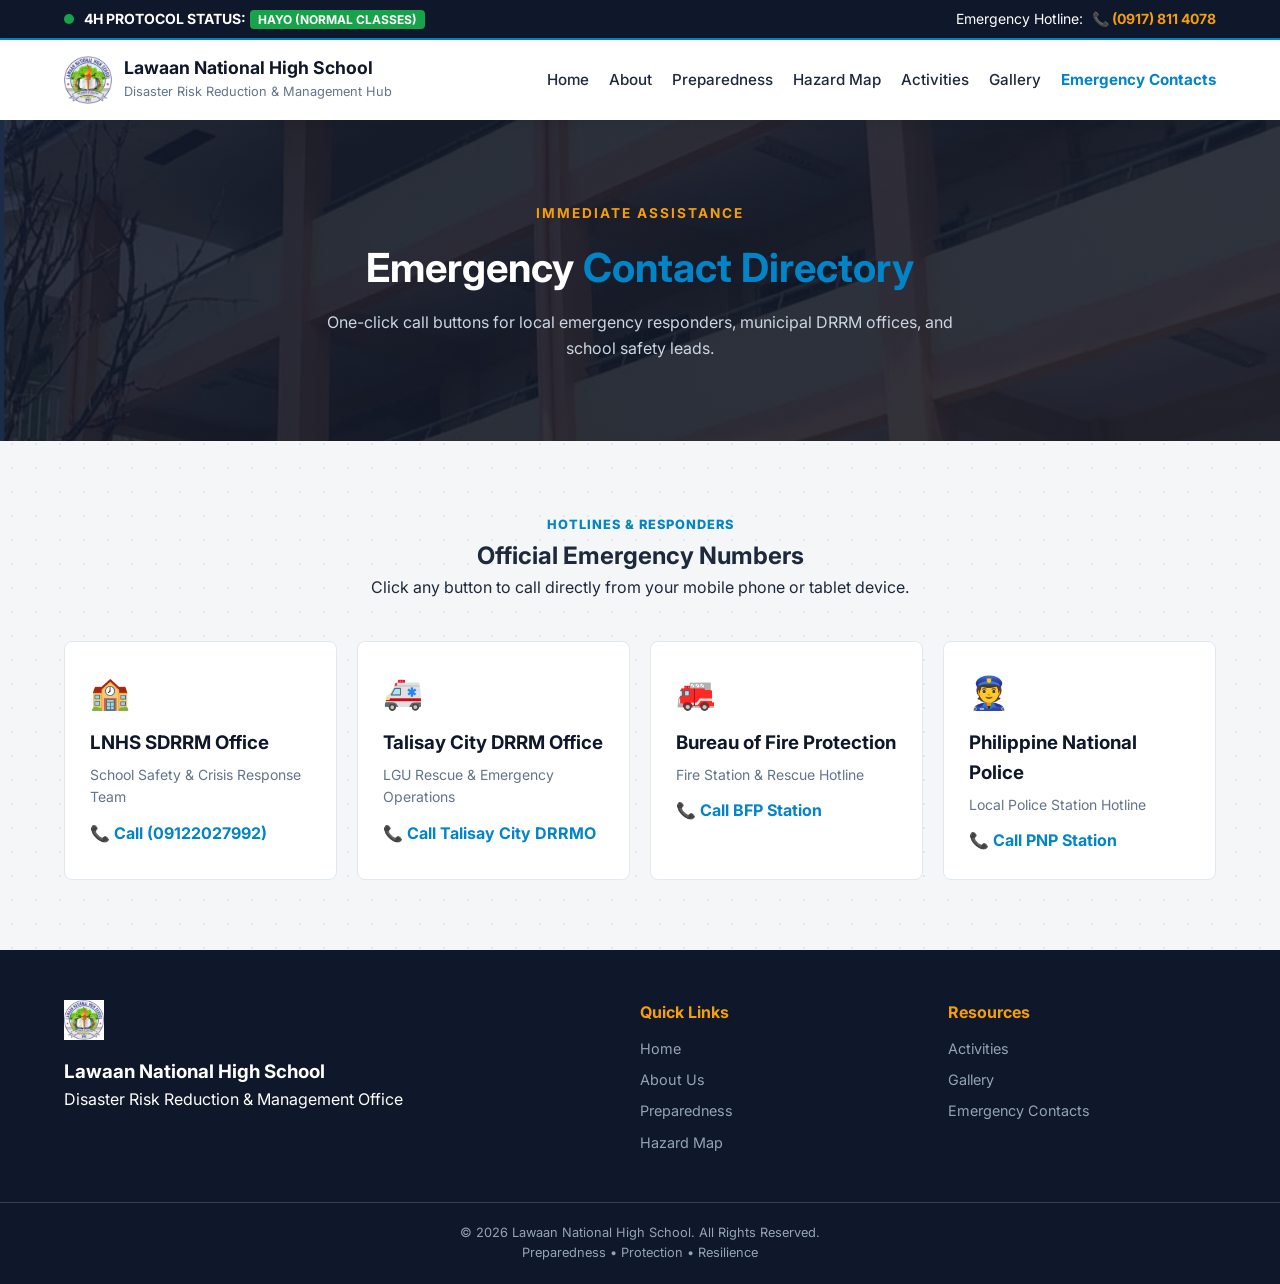
==== DRRM/emergency-contacts.html @ 0c37ec4e "Add files via upload" ====
<!DOCTYPE html>
<html lang="en">

<head>
    <meta charset="UTF-8">
    <meta name="viewport" content="width=device-width, initial-scale=1.0">
    <title>Emergency Contacts | Lawaan NHS DRRM</title>
    
    <link rel="stylesheet" href="css/style.css">

    <link rel="preconnect" href="https://fonts.googleapis.com">
    <link rel="preconnect" href="https://fonts.gstatic.com" crossorigin>
    <link href="https://fonts.googleapis.com/css2?family=Inter:wght@400;500;600;700;800&display=swap" rel="stylesheet">
</head>

<body>

    <div class="emergency-bar">
        <div class="container emergency-container">
            <div class="alert-status">
                <span class="status-indicator active-hayo"></span>
                <strong>4H PROTOCOL STATUS:</strong> <span class="badge badge-hayo">HAYO (NORMAL CLASSES)</span>
            </div>
            <div class="emergency-quick-call">
                <span>Emergency Hotline:</span>
                <a href="tel:09123456789" class="phone-link">📞 (0917) 811 4078</a>
            </div>
        </div>
    </div>

    <header class="navbar">
        <div class="container nav-container">
            <a href="index.html" class="logo-area">
                <img src="images/logo.png" alt="Lawaan National High School Logo" class="logo-img">
                <div>
                    <h2>Lawaan National High School</h2>
                    <span>Disaster Risk Reduction & Management Hub</span>
                </div>
            </a>

            <button class="nav-toggle" id="navToggle" aria-label="toggle navigation">
                <span class="hamburger"></span>
            </button>

            <nav class="nav-menu" id="navMenu">
                <a href="index.html">Home</a>
                <a href="about.html">About</a>
                <a href="preparedness.html">Preparedness</a>
                <a href="hazard-map.html">Hazard Map</a>
                <a href="activities.html">Activities</a>
                <a href="gallery.html">Gallery</a>
                <a href="emergency-contacts.html" class="active">Emergency Contacts</a>
            </nav>
        </div>
    </header>

    <section class="page-hero">
        <div class="page-hero-overlay">
            <div class="container page-hero-content">
                <span class="hero-label">IMMEDIATE ASSISTANCE</span>
                <h1>Emergency <span>Contact Directory</span></h1>
                <p>One-click call buttons for local emergency responders, municipal DRRM offices, and school safety leads.</p>
            </div>
        </div>
    </section>

    <section class="resource-hub">
        <div class="container">
            <div class="section-heading text-center">
                <span class="section-tag">HOTLINES & RESPONDERS</span>
                <h2>Official Emergency Numbers</h2>
                <p>Click any button to call directly from your mobile phone or tablet device.</p>
            </div>

            <div class="hub-grid">
                <div class="hub-card">
                    <div class="hub-icon">🏫</div>
                    <h3>LNHS SDRRM Office</h3>
                    <p>School Safety & Crisis Response Team</p>
                    <a href="tel:09122027992" style="display: inline-block; margin-top: 12px; color: var(--primary); font-weight: 700;">📞 Call (09122027992) </a>
                </div>

                <div class="hub-card">
                    <div class="hub-icon">🚑</div>
                    <h3>Talisay City DRRM Office</h3>
                    <p>LGU Rescue & Emergency Operations</p>
                    <a href="tel:09178114078" style="display: inline-block; margin-top: 12px; color: var(--primary); font-weight: 700;">📞 Call Talisay City DRRMO</a>
                </div>

                <div class="hub-card">
                    <div class="hub-icon">🚒</div>
                    <h3>Bureau of Fire Protection</h3>
                    <p>Fire Station & Rescue Hotline</p>
                    <a href="tel:911" style="display: inline-block; margin-top: 12px; color: var(--primary); font-weight: 700;">📞 Call BFP Station</a>
                </div>

                <div class="hub-card">
                    <div class="hub-icon">👮</div>
                    <h3>Philippine National Police</h3>
                    <p>Local Police Station Hotline</p>
                    <a href="tel:911" style="display: inline-block; margin-top: 12px; color: var(--primary); font-weight: 700;">📞 Call PNP Station</a>
                </div>
            </div>
        </div>
    </section>

    <footer class="footer">
        <div class="container footer-grid">
            <div class="footer-brand">
                <img src="images/logo.png" alt="Lawaan NHS Logo" class="footer-logo">
                <div>
                    <h3>Lawaan National High School</h3>
                    <p>Disaster Risk Reduction & Management Office</p>
                </div>
            </div>

            <div class="footer-links">
                <h4>Quick Links</h4>
                <a href="index.html">Home</a>
                <a href="about.html">About Us</a>
                <a href="preparedness.html">Preparedness</a>
                <a href="hazard-map.html">Hazard Map</a>
            </div>

            <div class="footer-links">
                <h4>Resources</h4>
                <a href="activities.html">Activities</a>
                <a href="gallery.html">Gallery</a>
                <a href="emergency-contacts.html">Emergency Contacts</a>
            </div>
        </div>

        <div class="footer-bottom">
            <div class="container">
                <p>© 2026 Lawaan National High School. All Rights Reserved.</p>
                <p>Preparedness • Protection • Resilience</p>
            </div>
        </div>
    </footer>

    <script src="js/main.js" defer></script>
</body>
</html>
---- DRRM/css/style.css ----
/* =====================================================
   THEME VARIABLES (DOST Science & Safety Theme)
====================================================== */
:root {
    --primary: #0284c7;        /* DOST Blue */
    --primary-dark: #0f172a;   /* Midnight Navy */
    --accent: #f59e0b;         /* Caution Yellow / Amber */
    
    --bg-main: #ffffff;
    --bg-surface: #f8fafc;
    --bg-dark: #0f172a;
    
    --text-main: #1e293b;
    --text-muted: #64748b;
    --text-light: #ffffff;
    
    /* 4H Protocol Status Colors */
    --status-hayo: #16a34a;    /* Green */
    --status-hinay: #eab308;   /* Yellow */
    --status-hinga: #f97316;   /* Orange */
    --status-hinto: #dc2626;   /* Red */
    
    --font-family: 'Inter', system-ui, -apple-system, sans-serif;
}

/* =====================================================
   BASE & RESET STYLES
====================================================== */
* {
    margin: 0;
    padding: 0;
    box-sizing: border-box;
}

body {
    font-family: var(--font-family);
    color: var(--text-main);
    background-color: var(--bg-main);
    line-height: 1.6;
}

.container {
    width: 90%;
    max-width: 1200px;
    margin: 0 auto;
}

a {
    text-decoration: none;
    color: inherit;
}

img {
    max-width: 100%;
    height: auto;
}

/* =====================================================
   1. EMERGENCY BAR
====================================================== */
.emergency-bar {
    background-color: var(--primary-dark);
    color: var(--text-light);
    font-size: 0.875rem;
    padding: 0.5rem 0;
    border-bottom: 2px solid var(--primary);
}

.emergency-container {
    display: flex;
    justify-content: space-between;
    align-items: center;
    flex-wrap: wrap;
    gap: 10px;
}

.status-indicator {
    display: inline-block;
    width: 10px;
    height: 10px;
    border-radius: 50%;
    margin-right: 6px;
}

.active-hayo { background-color: var(--status-hayo); }

.badge {
    padding: 2px 8px;
    border-radius: 4px;
    font-weight: 700;
    font-size: 0.75rem;
}

.badge-hayo { background-color: var(--status-hayo); color: #fff; }

.phone-link {
    color: var(--accent);
    font-weight: 700;
    margin-left: 5px;
}

/* =====================================================
   2. NAVBAR
====================================================== */
.navbar {
    background: var(--bg-main);
    box-shadow: 0 2px 10px rgba(0,0,0,0.05);
    position: sticky;
    top: 0;
    z-index: 1000;
}

.nav-container {
    display: flex;
    justify-content: space-between;
    align-items: center;
    padding: 1rem 0;
}

.logo-area {
    display: flex;
    align-items: center;
    gap: 12px;
}

.logo-img {
    width: 48px;
    height: 48px;
    object-fit: contain;
}

.logo-area h2 {
    font-size: 1.1rem;
    color: var(--primary-dark);
    line-height: 1.2;
}

.logo-area span {
    font-size: 0.8rem;
    color: var(--text-muted);
}

.nav-menu {
    display: flex;
    gap: 20px;
}

.nav-menu a {
    font-weight: 500;
    font-size: 0.95rem;
    color: var(--text-main);
    transition: color 0.2s;
}

.nav-menu a:hover,
.nav-menu a.active {
    color: var(--primary);
    font-weight: 700;
}

.nav-toggle {
    display: none;
    background: none;
    border: none;
    cursor: pointer;
}

.hamburger, .hamburger::before, .hamburger::after {
    display: block;
    background: var(--primary-dark);
    height: 3px;
    width: 25px;
    border-radius: 2px;
    transition: all 0.3s;
}

.hamburger::before, .hamburger::after {
    content: '';
    position: relative;
}

.hamburger::before { top: -8px; }
.hamburger::after { top: 5px; }

/* =====================================================
   3. HERO SECTION
====================================================== */
.page-hero {
    background: linear-gradient(rgba(15, 23, 42, 0.85), rgba(15, 23, 42, 0.85)), 
                url('../images/school-background.jpg') center/cover no-repeat;
    color: var(--text-light);
    padding: 80px 0;
    text-align: center;
}

.hero-label {
    letter-spacing: 2px;
    font-size: 0.85rem;
    color: var(--accent);
    font-weight: 700;
}

.page-hero h1 { font-size: 2.5rem; margin: 10px 0; }
.page-hero h1 span { color: var(--primary); }
.page-hero p { max-width: 650px; margin: 0 auto; color: #cbd5e1; }

/* =====================================================
   4. ORGANIZATIONAL CHART (SINGLE HORIZONTAL LINE)
====================================================== */
.org-chart-section {
    padding: 70px 0;
    background-color: var(--bg-surface);
    overflow-x: auto; /* Adds horizontal scrolling if screen size is narrow */
}

.text-center { text-align: center; }

.section-tag {
    color: var(--primary);
    font-weight: 800;
    font-size: 0.8rem;
    letter-spacing: 1px;
}

.org-tree {
    margin-top: 40px;
    display: flex;
    flex-direction: column;
    align-items: center;
    min-width: 1050px; /* Prevents wrapping, forcing 1 straight line for bottom tier */
}

/* Individual Card Styling */
.org-node {
    background: #ffffff;
    padding: 15px 10px;
    border-radius: 12px;
    border: 1px solid #e2e8f0;
    border-top: 4px solid var(--primary);
    box-shadow: 0 4px 6px -1px rgba(0, 0, 0, 0.05);
    text-align: center;
    display: flex;
    flex-direction: column;
    align-items: center;
}

/* Profile Picture Circles */
.org-photo {
    width: 72px;
    height: 72px;
    border-radius: 50%;
    object-fit: cover;
    border: 3px solid var(--primary);
    margin-bottom: 8px;
    background-color: #e2e8f0;
}

.node-head {
    max-width: 280px;
    width: 100%;
}

.org-role {
    display: block;
    font-size: 0.7rem;
    color: var(--primary);
    font-weight: 800;
    text-transform: uppercase;
    letter-spacing: 0.5px;
}

.org-name {
    display: block;
    font-size: 0.88rem;
    color: var(--primary-dark);
    margin-top: 2px;
    line-height: 1.2;
}

.org-line-vertical {
    width: 2px;
    height: 25px;
    background-color: #cbd5e1;
    margin: 6px 0;
}

/* Tier 2: Coordinators Row */
.org-row-two {
    display: flex;
    gap: 30px;
    justify-content: center;
    width: 100%;
    max-width: 500px;
}

.org-row-two .org-node { flex: 1; }

/* Tier 3: All 7 Cards Forced in a Single Horizontal Row */
.org-row-seven {
    display: flex;
    gap: 12px;
    justify-content: space-between;
    width: 100%;
}

.org-row-seven .org-node {
    flex: 1;
    min-width: 135px;
}

/* =====================================================
   5. 4H PROTOCOL UTILITIES
====================================================== */
.four-h-section { padding: 70px 0; background-color: var(--bg-dark); color: var(--text-light); }
.four-h-grid { display: grid; grid-template-columns: repeat(auto-fit, minmax(220px, 1fr)); gap: 20px; margin-top: 40px; }
.four-h-card { background: #1e293b; padding: 25px; border-radius: 8px; }
.card-hayo { border-top: 5px solid var(--status-hayo); }
.card-hinay { border-top: 5px solid var(--status-hinay); }
.card-hinga { border-top: 5px solid var(--status-hinga); }
.card-hinto { border-top: 5px solid var(--status-hinto); }
.four-h-word { font-size: 1.5rem; font-weight: 800; margin-bottom: 5px; }
.card-hayo .four-h-word { color: var(--status-hayo); }
.card-hinay .four-h-word { color: var(--status-hinay); }
.card-hinga .four-h-word { color: var(--status-hinga); }
.card-hinto .four-h-word { color: var(--status-hinto); }

/* =====================================================
   6. RESOURCE HUB
====================================================== */
.resource-hub { padding: 70px 0; }
.hub-grid { display: grid; grid-template-columns: repeat(auto-fit, minmax(240px, 1fr)); gap: 20px; margin-top: 40px; }
.hub-card { background: var(--bg-surface); padding: 25px; border-radius: 8px; border: 1px solid #e2e8f0; transition: transform 0.2s; }
.hub-card:hover { transform: translateY(-4px); }
.hub-icon { font-size: 2rem; margin-bottom: 10px; }
.hub-card h3 { color: var(--primary-dark); margin-bottom: 6px; }
.hub-card p { font-size: 0.875rem; color: var(--text-muted); }

/* =====================================================
   7. FOOTER
====================================================== */
.footer { background-color: var(--bg-dark); color: var(--text-light); padding-top: 50px; }
.footer-grid { display: grid; grid-template-columns: 2fr 1fr 1fr; gap: 40px; padding-bottom: 40px; }
.footer-logo { width: 40px; margin-bottom: 10px; }
.footer-links h4 { color: var(--accent); margin-bottom: 12px; }
.footer-links a { display: block; color: #94a3b8; margin-bottom: 8px; font-size: 0.9rem; }
.footer-links a:hover { color: #fff; }
.footer-bottom { border-top: 1px solid #334155; padding: 20px 0; text-align: center; font-size: 0.8rem; color: #94a3b8; }

/* =================================================
/* SOFT BACKGROUND COLOR & SUBTLE PATTERN */
body {
    background-color: #f4f6f8; /* Soft light gray-blue background */
    background-image: radial-gradient(#e2e8f0 1px, transparent 1px);
    background-size: 24px 24px; /* Subtle dot pattern overlay */
}

/* CARDS BACKGROUND FIX */
.prep-card, 
.activity-card, 
.infographic-card, 
.legend-card, 
.hub-card {
    background-color: #ffffff; /* Keeps your cards crisp and white against the tinted background */
}
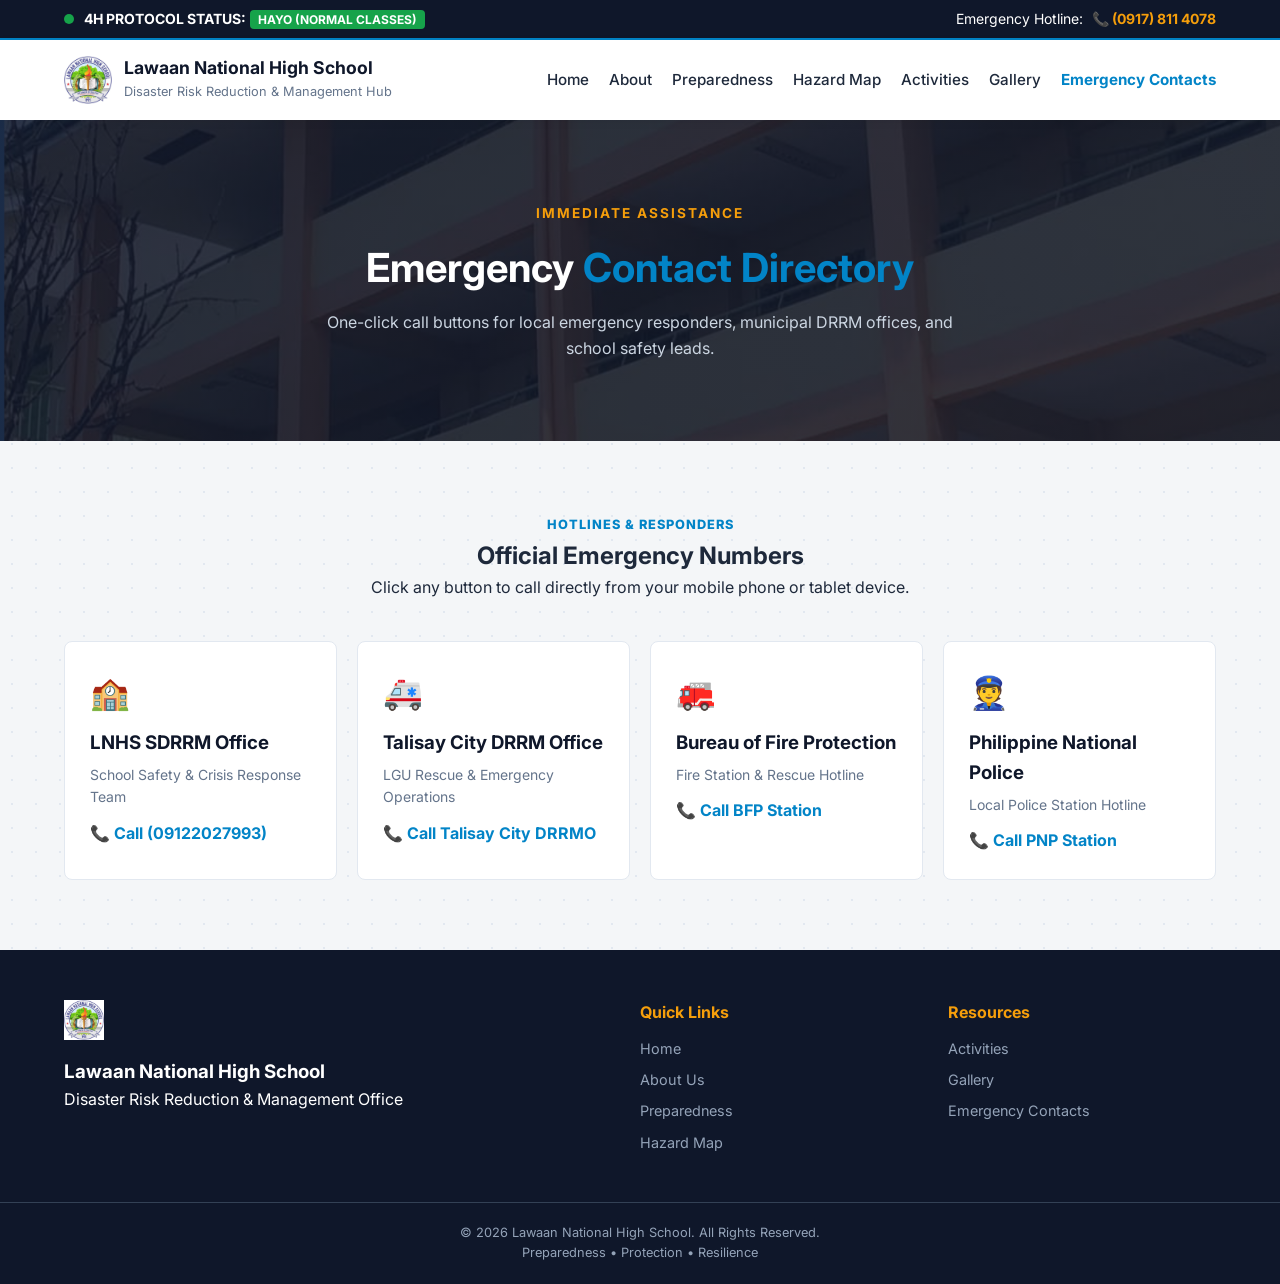
==== commit 37ae31c6: "Update emergency-contacts.html" ====
--- a/DRRM/emergency-contacts.html
+++ b/DRRM/emergency-contacts.html
@@ -77,7 +77,7 @@
                     <div class="hub-icon">🏫</div>
                     <h3>LNHS SDRRM Office</h3>
                     <p>School Safety & Crisis Response Team</p>
-                    <a href="tel:09122027992" style="display: inline-block; margin-top: 12px; color: var(--primary); font-weight: 700;">📞 Call (09122027992) </a>
+                    <a href="tel:09122027992" style="display: inline-block; margin-top: 12px; color: var(--primary); font-weight: 700;">📞 Call (09122027993) </a>
                 </div>
 
                 <div class="hub-card">
@@ -140,4 +140,4 @@
 
     <script src="js/main.js" defer></script>
 </body>
-</html>+</html>
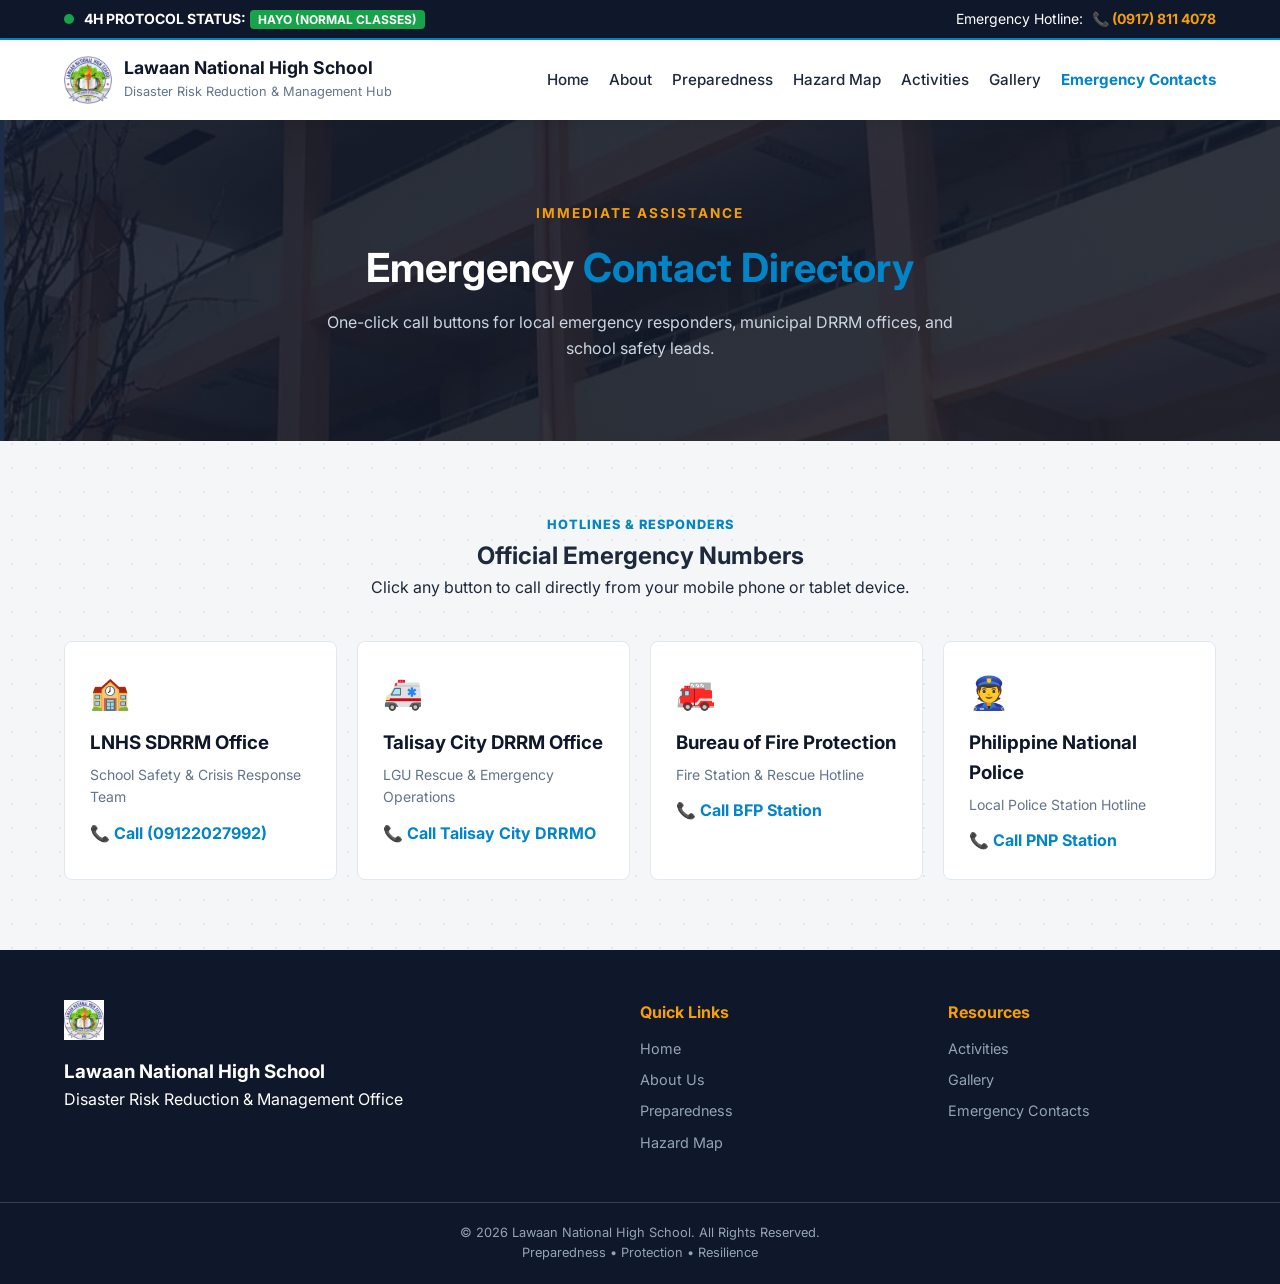
==== commit 4657d484: "Update emergency-contacts.html" ====
--- a/DRRM/emergency-contacts.html
+++ b/DRRM/emergency-contacts.html
@@ -77,7 +77,7 @@
                     <div class="hub-icon">🏫</div>
                     <h3>LNHS SDRRM Office</h3>
                     <p>School Safety & Crisis Response Team</p>
-                    <a href="tel:09122027992" style="display: inline-block; margin-top: 12px; color: var(--primary); font-weight: 700;">📞 Call (09122027993) </a>
+                    <a href="tel:09122027992" style="display: inline-block; margin-top: 12px; color: var(--primary); font-weight: 700;">📞 Call (09122027992) </a>
                 </div>
 
                 <div class="hub-card">
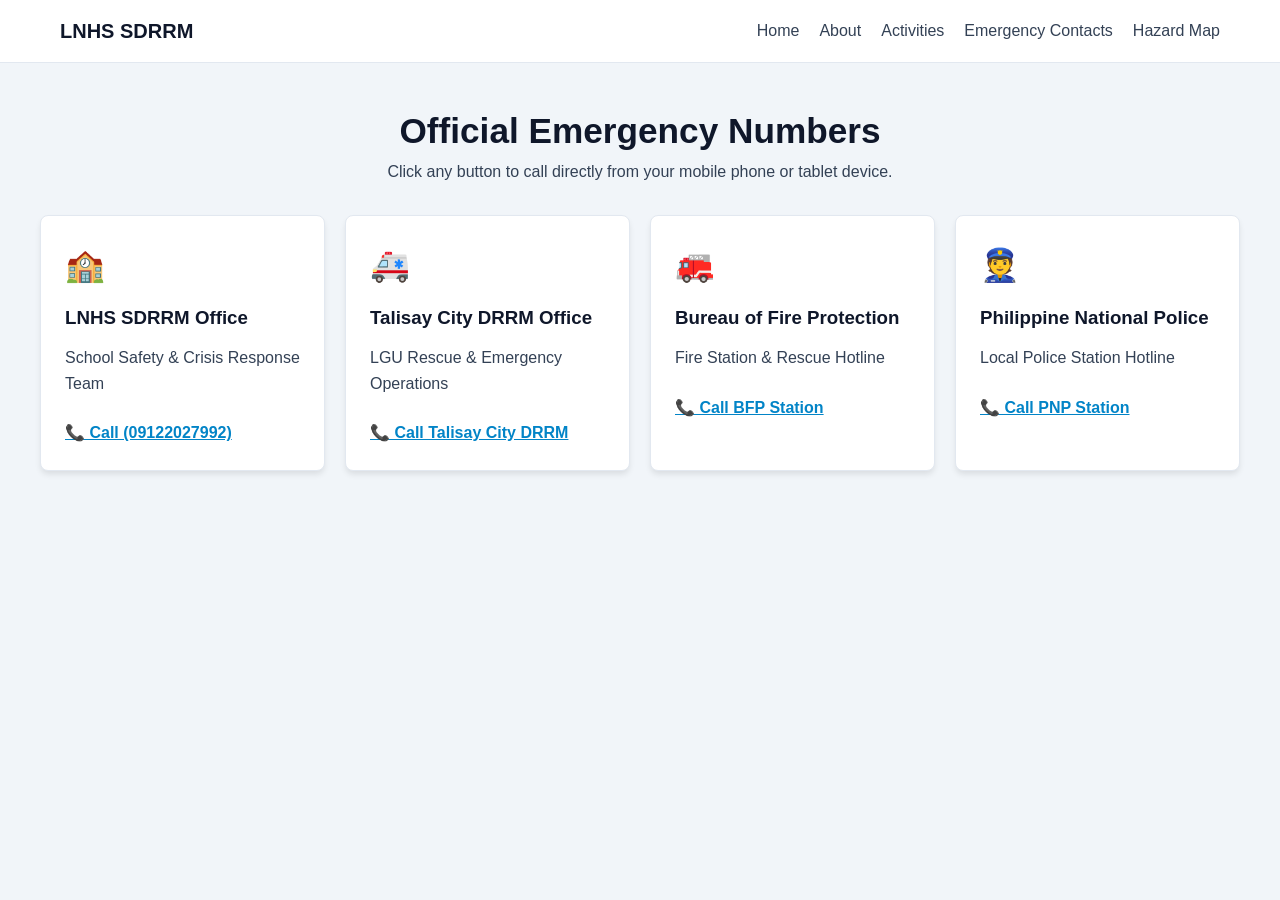
==== commit c8353785: "Update emergency-contacts.html" ====
--- a/DRRM/emergency-contacts.html
+++ b/DRRM/emergency-contacts.html
@@ -1,143 +1,71 @@
 <!DOCTYPE html>
 <html lang="en">
-
 <head>
     <meta charset="UTF-8">
     <meta name="viewport" content="width=device-width, initial-scale=1.0">
-    <title>Emergency Contacts | Lawaan NHS DRRM</title>
-    
+    <title>Emergency Contacts - LNHS SDRRM</title>
     <link rel="stylesheet" href="css/style.css">
-
-    <link rel="preconnect" href="https://fonts.googleapis.com">
-    <link rel="preconnect" href="https://fonts.gstatic.com" crossorigin>
-    <link href="https://fonts.googleapis.com/css2?family=Inter:wght@400;500;600;700;800&display=swap" rel="stylesheet">
 </head>
-
 <body>
 
-    <div class="emergency-bar">
-        <div class="container emergency-container">
-            <div class="alert-status">
-                <span class="status-indicator active-hayo"></span>
-                <strong>4H PROTOCOL STATUS:</strong> <span class="badge badge-hayo">HAYO (NORMAL CLASSES)</span>
-            </div>
-            <div class="emergency-quick-call">
-                <span>Emergency Hotline:</span>
-                <a href="tel:09123456789" class="phone-link">📞 (0917) 811 4078</a>
-            </div>
-        </div>
-    </div>
-
-    <header class="navbar">
+    <!-- Header Navigation -->
+    <header>
         <div class="container nav-container">
-            <a href="index.html" class="logo-area">
-                <img src="images/logo.png" alt="Lawaan National High School Logo" class="logo-img">
-                <div>
-                    <h2>Lawaan National High School</h2>
-                    <span>Disaster Risk Reduction & Management Hub</span>
-                </div>
-            </a>
-
-            <button class="nav-toggle" id="navToggle" aria-label="toggle navigation">
-                <span class="hamburger"></span>
-            </button>
-
-            <nav class="nav-menu" id="navMenu">
-                <a href="index.html">Home</a>
-                <a href="about.html">About</a>
-                <a href="preparedness.html">Preparedness</a>
-                <a href="hazard-map.html">Hazard Map</a>
-                <a href="activities.html">Activities</a>
-                <a href="gallery.html">Gallery</a>
-                <a href="emergency-contacts.html" class="active">Emergency Contacts</a>
-            </nav>
+            <a href="index.html" class="nav-logo">LNHS SDRRM</a>
+            <button class="nav-toggle" id="navToggle" aria-label="Toggle navigation">&#9776;</button>
+            <ul class="nav-menu" id="navMenu">
+                <li><a href="index.html">Home</a></li>
+                <li><a href="about.html">About</a></li>
+                <li><a href="activities.html">Activities</a></li>
+                <li><a href="emergency-contacts.html">Emergency Contacts</a></li>
+                <li><a href="hazard-map.html">Hazard Map</a></li>
+            </ul>
         </div>
     </header>
 
-    <section class="page-hero">
-        <div class="page-hero-overlay">
-            <div class="container page-hero-content">
-                <span class="hero-label">IMMEDIATE ASSISTANCE</span>
-                <h1>Emergency <span>Contact Directory</span></h1>
-                <p>One-click call buttons for local emergency responders, municipal DRRM offices, and school safety leads.</p>
+    <!-- Main Content Area -->
+    <main class="container main-content">
+        <div class="page-title">
+            <h1>Official Emergency Numbers</h1>
+            <p>Click any button to call directly from your mobile phone or tablet device.</p>
+        </div>
+
+        <div class="hub-grid">
+            <!-- Card 1 -->
+            <div class="hub-card">
+                <div class="hub-icon">🏫</div>
+                <h3>LNHS SDRRM Office</h3>
+                <p>School Safety & Crisis Response Team</p>
+                <a href="tel:09122027992" style="display: inline-block; margin-top: 12px; color: var(--primary); font-weight: 700;">📞 Call (09122027992)</a>
+            </div>
+
+            <!-- Card 2 -->
+            <div class="hub-card">
+                <div class="hub-icon">🚑</div>
+                <h3>Talisay City DRRM Office</h3>
+                <p>LGU Rescue & Emergency Operations</p>
+                <a href="tel:09178114078" style="display: inline-block; margin-top: 12px; color: var(--primary); font-weight: 700;">📞 Call Talisay City DRRM</a>
+            </div>
+
+            <!-- Card 3 -->
+            <div class="hub-card">
+                <div class="hub-icon">🚒</div>
+                <h3>Bureau of Fire Protection</h3>
+                <p>Fire Station & Rescue Hotline</p>
+                <a href="tel:911" style="display: inline-block; margin-top: 12px; color: var(--primary); font-weight: 700;">📞 Call BFP Station</a>
+            </div>
+
+            <!-- Card 4 -->
+            <div class="hub-card">
+                <div class="hub-icon">👮</div>
+                <h3>Philippine National Police</h3>
+                <p>Local Police Station Hotline</p>
+                <a href="tel:911" style="display: inline-block; margin-top: 12px; color: var(--primary); font-weight: 700;">📞 Call PNP Station</a>
             </div>
         </div>
-    </section>
+    </main>
 
-    <section class="resource-hub">
-        <div class="container">
-            <div class="section-heading text-center">
-                <span class="section-tag">HOTLINES & RESPONDERS</span>
-                <h2>Official Emergency Numbers</h2>
-                <p>Click any button to call directly from your mobile phone or tablet device.</p>
-            </div>
-
-            <div class="hub-grid">
-                <div class="hub-card">
-                    <div class="hub-icon">🏫</div>
-                    <h3>LNHS SDRRM Office</h3>
-                    <p>School Safety & Crisis Response Team</p>
-                    <a href="tel:09122027992" style="display: inline-block; margin-top: 12px; color: var(--primary); font-weight: 700;">📞 Call (09122027992) </a>
-                </div>
-
-                <div class="hub-card">
-                    <div class="hub-icon">🚑</div>
-                    <h3>Talisay City DRRM Office</h3>
-                    <p>LGU Rescue & Emergency Operations</p>
-                    <a href="tel:09178114078" style="display: inline-block; margin-top: 12px; color: var(--primary); font-weight: 700;">📞 Call Talisay City DRRMO</a>
-                </div>
-
-                <div class="hub-card">
-                    <div class="hub-icon">🚒</div>
-                    <h3>Bureau of Fire Protection</h3>
-                    <p>Fire Station & Rescue Hotline</p>
-                    <a href="tel:911" style="display: inline-block; margin-top: 12px; color: var(--primary); font-weight: 700;">📞 Call BFP Station</a>
-                </div>
-
-                <div class="hub-card">
-                    <div class="hub-icon">👮</div>
-                    <h3>Philippine National Police</h3>
-                    <p>Local Police Station Hotline</p>
-                    <a href="tel:911" style="display: inline-block; margin-top: 12px; color: var(--primary); font-weight: 700;">📞 Call PNP Station</a>
-                </div>
-            </div>
-        </div>
-    </section>
-
-    <footer class="footer">
-        <div class="container footer-grid">
-            <div class="footer-brand">
-                <img src="images/logo.png" alt="Lawaan NHS Logo" class="footer-logo">
-                <div>
-                    <h3>Lawaan National High School</h3>
-                    <p>Disaster Risk Reduction & Management Office</p>
-                </div>
-            </div>
-
-            <div class="footer-links">
-                <h4>Quick Links</h4>
-                <a href="index.html">Home</a>
-                <a href="about.html">About Us</a>
-                <a href="preparedness.html">Preparedness</a>
-                <a href="hazard-map.html">Hazard Map</a>
-            </div>
-
-            <div class="footer-links">
-                <h4>Resources</h4>
-                <a href="activities.html">Activities</a>
-                <a href="gallery.html">Gallery</a>
-                <a href="emergency-contacts.html">Emergency Contacts</a>
-            </div>
-        </div>
-
-        <div class="footer-bottom">
-            <div class="container">
-                <p>© 2026 Lawaan National High School. All Rights Reserved.</p>
-                <p>Preparedness • Protection • Resilience</p>
-            </div>
-        </div>
-    </footer>
-
-    <script src="js/main.js" defer></script>
+    <!-- JavaScript -->
+    <script src="js/main.js"></script>
 </body>
 </html>
--- a/DRRM/css/style.css
+++ b/DRRM/css/style.css
@@ -1,110 +1,43 @@
-/* =====================================================
-   THEME VARIABLES (DOST Science & Safety Theme)
-====================================================== */
+/* ==========================================================================
+   1. BASE RESET & VARIABLES
+   ========================================================================== */
 :root {
-    --primary: #0284c7;        /* DOST Blue */
-    --primary-dark: #0f172a;   /* Midnight Navy */
-    --accent: #f59e0b;         /* Caution Yellow / Amber */
-    
-    --bg-main: #ffffff;
-    --bg-surface: #f8fafc;
-    --bg-dark: #0f172a;
-    
-    --text-main: #1e293b;
-    --text-muted: #64748b;
-    --text-light: #ffffff;
-    
-    /* 4H Protocol Status Colors */
-    --status-hayo: #16a34a;    /* Green */
-    --status-hinay: #eab308;   /* Yellow */
-    --status-hinga: #f97316;   /* Orange */
-    --status-hinto: #dc2626;   /* Red */
-    
-    --font-family: 'Inter', system-ui, -apple-system, sans-serif;
+    --primary: #0284c7;
+    --primary-dark: #0f172a;
+    --secondary: #f8fafc;
+    --text: #334155;
+    --border: #e2e8f0;
+    --radius: 8px;
+    --shadow: 0 4px 6px -1px rgba(0, 0, 0, 0.1);
 }
 
-/* =====================================================
-   BASE & RESET STYLES
-====================================================== */
 * {
+    box-sizing: border-box;
     margin: 0;
     padding: 0;
-    box-sizing: border-box;
 }
 
 body {
-    font-family: var(--font-family);
-    color: var(--text-main);
-    background-color: var(--bg-main);
+    font-family: -apple-system, BlinkMacSystemFont, "Segoe UI", Roboto, Oxygen, Ubuntu, Cantarell, sans-serif;
+    color: var(--text);
+    background-color: #f1f5f9;
     line-height: 1.6;
+    overflow-x: hidden;
 }
 
 .container {
-    width: 90%;
+    width: 100%;
     max-width: 1200px;
     margin: 0 auto;
+    padding: 0 20px;
 }
 
-a {
-    text-decoration: none;
-    color: inherit;
-}
-
-img {
-    max-width: 100%;
-    height: auto;
-}
-
-/* =====================================================
-   1. EMERGENCY BAR
-====================================================== */
-.emergency-bar {
-    background-color: var(--primary-dark);
-    color: var(--text-light);
-    font-size: 0.875rem;
-    padding: 0.5rem 0;
-    border-bottom: 2px solid var(--primary);
-}
-
-.emergency-container {
-    display: flex;
-    justify-content: space-between;
-    align-items: center;
-    flex-wrap: wrap;
-    gap: 10px;
-}
-
-.status-indicator {
-    display: inline-block;
-    width: 10px;
-    height: 10px;
-    border-radius: 50%;
-    margin-right: 6px;
-}
-
-.active-hayo { background-color: var(--status-hayo); }
-
-.badge {
-    padding: 2px 8px;
-    border-radius: 4px;
-    font-weight: 700;
-    font-size: 0.75rem;
-}
-
-.badge-hayo { background-color: var(--status-hayo); color: #fff; }
-
-.phone-link {
-    color: var(--accent);
-    font-weight: 700;
-    margin-left: 5px;
-}
-
-/* =====================================================
-   2. NAVBAR
-====================================================== */
-.navbar {
-    background: var(--bg-main);
-    box-shadow: 0 2px 10px rgba(0,0,0,0.05);
+/* ==========================================================================
+   2. NAVIGATION BAR
+   ========================================================================== */
+header {
+    background: #ffffff;
+    border-bottom: 1px solid var(--border);
     position: sticky;
     top: 0;
     z-index: 1000;
@@ -114,251 +47,134 @@
     display: flex;
     justify-content: space-between;
     align-items: center;
-    padding: 1rem 0;
+    padding: 15px 20px;
 }
 
-.logo-area {
-    display: flex;
-    align-items: center;
-    gap: 12px;
-}
-
-.logo-img {
-    width: 48px;
-    height: 48px;
-    object-fit: contain;
-}
-
-.logo-area h2 {
-    font-size: 1.1rem;
+.nav-logo {
+    font-size: 1.25rem;
+    font-weight: 700;
     color: var(--primary-dark);
-    line-height: 1.2;
-}
-
-.logo-area span {
-    font-size: 0.8rem;
-    color: var(--text-muted);
+    text-decoration: none;
 }
 
 .nav-menu {
     display: flex;
+    list-style: none;
     gap: 20px;
 }
 
 .nav-menu a {
+    text-decoration: none;
+    color: var(--text);
     font-weight: 500;
-    font-size: 0.95rem;
-    color: var(--text-main);
     transition: color 0.2s;
 }
 
-.nav-menu a:hover,
-.nav-menu a.active {
+.nav-menu a:hover {
     color: var(--primary);
-    font-weight: 700;
 }
 
 .nav-toggle {
     display: none;
-    background: none;
+    background: transparent;
     border: none;
+    font-size: 1.8rem;
     cursor: pointer;
+    color: var(--primary-dark);
 }
 
-.hamburger, .hamburger::before, .hamburger::after {
-    display: block;
-    background: var(--primary-dark);
-    height: 3px;
-    width: 25px;
-    border-radius: 2px;
-    transition: all 0.3s;
+/* ==========================================================================
+   3. HUB GRID & CARDS (Emergency Contacts, Activities, Gallery)
+   ========================================================================== */
+.main-content {
+    padding: 40px 0;
 }
 
-.hamburger::before, .hamburger::after {
-    content: '';
-    position: relative;
+.page-title {
+    text-align: center;
+    margin-bottom: 30px;
 }
 
-.hamburger::before { top: -8px; }
-.hamburger::after { top: 5px; }
-
-/* =====================================================
-   3. HERO SECTION
-====================================================== */
-.page-hero {
-    background: linear-gradient(rgba(15, 23, 42, 0.85), rgba(15, 23, 42, 0.85)), 
-                url('../images/school-background.jpg') center/cover no-repeat;
-    color: var(--text-light);
-    padding: 80px 0;
-    text-align: center;
+.page-title h1 {
+    font-size: 2.2rem;
+    color: var(--primary-dark);
 }
 
-.hero-label {
-    letter-spacing: 2px;
-    font-size: 0.85rem;
-    color: var(--accent);
-    font-weight: 700;
+.hub-grid, .activities-grid, .gallery-grid {
+    display: grid;
+    grid-template-columns: repeat(auto-fit, minmax(280px, 1fr));
+    gap: 20px;
 }
 
-.page-hero h1 { font-size: 2.5rem; margin: 10px 0; }
-.page-hero h1 span { color: var(--primary); }
-.page-hero p { max-width: 650px; margin: 0 auto; color: #cbd5e1; }
-
-/* =====================================================
-   4. ORGANIZATIONAL CHART (SINGLE HORIZONTAL LINE)
-====================================================== */
-.org-chart-section {
-    padding: 70px 0;
-    background-color: var(--bg-surface);
-    overflow-x: auto; /* Adds horizontal scrolling if screen size is narrow */
+.hub-card {
+    background: #ffffff;
+    border: 1px solid var(--border);
+    border-radius: var(--radius);
+    padding: 24px;
+    box-shadow: var(--shadow);
+    display: flex;
+    flex-direction: column;
+    align-items: flex-start;
+    gap: 12px;
 }
 
-.text-center { text-align: center; }
-
-.section-tag {
-    color: var(--primary);
-    font-weight: 800;
-    font-size: 0.8rem;
-    letter-spacing: 1px;
+.hub-icon {
+    font-size: 2rem;
 }
 
-.org-tree {
-    margin-top: 40px;
-    display: flex;
-    flex-direction: column;
-    align-items: center;
-    min-width: 1050px; /* Prevents wrapping, forcing 1 straight line for bottom tier */
+.hub-card h3 {
+    color: var(--primary-dark);
 }
 
-/* Individual Card Styling */
-.org-node {
-    background: #ffffff;
-    padding: 15px 10px;
-    border-radius: 12px;
-    border: 1px solid #e2e8f0;
-    border-top: 4px solid var(--primary);
-    box-shadow: 0 4px 6px -1px rgba(0, 0, 0, 0.05);
-    text-align: center;
-    display: flex;
-    flex-direction: column;
-    align-items: center;
+.hub-card a {
+    word-break: break-all;
 }
 
-/* Profile Picture Circles */
-.org-photo {
-    width: 72px;
-    height: 72px;
-    border-radius: 50%;
-    object-fit: cover;
-    border: 3px solid var(--primary);
-    margin-bottom: 8px;
-    background-color: #e2e8f0;
+img {
+    max-width: 100%;
+    height: auto;
+    display: block;
+    border-radius: var(--radius);
 }
 
-.node-head {
-    max-width: 280px;
-    width: 100%;
+/* ==========================================================================
+   4. MEDIA QUERIES (Mobile & Tablet Adjustments)
+   ========================================================================== */
+@media screen and (max-width: 768px) {
+    /* Enable Hamburger Menu Button */
+    .nav-toggle {
+        display: block;
+    }
+
+    /* Collapse Nav Links */
+    .nav-menu {
+        display: none;
+        flex-direction: column;
+        position: absolute;
+        top: 100%;
+        left: 0;
+        right: 0;
+        background: #ffffff;
+        border-bottom: 2px solid var(--primary);
+        padding: 20px;
+        box-shadow: 0 10px 15px rgba(0, 0, 0, 0.1);
+        gap: 15px;
+    }
+
+    .nav-menu.active {
+        display: flex;
+    }
+
+    /* Single Column Layout for Mobile */
+    .hub-grid, .activities-grid, .gallery-grid {
+        grid-template-columns: 1fr;
+    }
+
+    .page-title h1 {
+        font-size: 1.6rem;
+    }
+
+    .hub-card {
+        padding: 18px;
+    }
 }
-
-.org-role {
-    display: block;
-    font-size: 0.7rem;
-    color: var(--primary);
-    font-weight: 800;
-    text-transform: uppercase;
-    letter-spacing: 0.5px;
-}
-
-.org-name {
-    display: block;
-    font-size: 0.88rem;
-    color: var(--primary-dark);
-    margin-top: 2px;
-    line-height: 1.2;
-}
-
-.org-line-vertical {
-    width: 2px;
-    height: 25px;
-    background-color: #cbd5e1;
-    margin: 6px 0;
-}
-
-/* Tier 2: Coordinators Row */
-.org-row-two {
-    display: flex;
-    gap: 30px;
-    justify-content: center;
-    width: 100%;
-    max-width: 500px;
-}
-
-.org-row-two .org-node { flex: 1; }
-
-/* Tier 3: All 7 Cards Forced in a Single Horizontal Row */
-.org-row-seven {
-    display: flex;
-    gap: 12px;
-    justify-content: space-between;
-    width: 100%;
-}
-
-.org-row-seven .org-node {
-    flex: 1;
-    min-width: 135px;
-}
-
-/* =====================================================
-   5. 4H PROTOCOL UTILITIES
-====================================================== */
-.four-h-section { padding: 70px 0; background-color: var(--bg-dark); color: var(--text-light); }
-.four-h-grid { display: grid; grid-template-columns: repeat(auto-fit, minmax(220px, 1fr)); gap: 20px; margin-top: 40px; }
-.four-h-card { background: #1e293b; padding: 25px; border-radius: 8px; }
-.card-hayo { border-top: 5px solid var(--status-hayo); }
-.card-hinay { border-top: 5px solid var(--status-hinay); }
-.card-hinga { border-top: 5px solid var(--status-hinga); }
-.card-hinto { border-top: 5px solid var(--status-hinto); }
-.four-h-word { font-size: 1.5rem; font-weight: 800; margin-bottom: 5px; }
-.card-hayo .four-h-word { color: var(--status-hayo); }
-.card-hinay .four-h-word { color: var(--status-hinay); }
-.card-hinga .four-h-word { color: var(--status-hinga); }
-.card-hinto .four-h-word { color: var(--status-hinto); }
-
-/* =====================================================
-   6. RESOURCE HUB
-====================================================== */
-.resource-hub { padding: 70px 0; }
-.hub-grid { display: grid; grid-template-columns: repeat(auto-fit, minmax(240px, 1fr)); gap: 20px; margin-top: 40px; }
-.hub-card { background: var(--bg-surface); padding: 25px; border-radius: 8px; border: 1px solid #e2e8f0; transition: transform 0.2s; }
-.hub-card:hover { transform: translateY(-4px); }
-.hub-icon { font-size: 2rem; margin-bottom: 10px; }
-.hub-card h3 { color: var(--primary-dark); margin-bottom: 6px; }
-.hub-card p { font-size: 0.875rem; color: var(--text-muted); }
-
-/* =====================================================
-   7. FOOTER
-====================================================== */
-.footer { background-color: var(--bg-dark); color: var(--text-light); padding-top: 50px; }
-.footer-grid { display: grid; grid-template-columns: 2fr 1fr 1fr; gap: 40px; padding-bottom: 40px; }
-.footer-logo { width: 40px; margin-bottom: 10px; }
-.footer-links h4 { color: var(--accent); margin-bottom: 12px; }
-.footer-links a { display: block; color: #94a3b8; margin-bottom: 8px; font-size: 0.9rem; }
-.footer-links a:hover { color: #fff; }
-.footer-bottom { border-top: 1px solid #334155; padding: 20px 0; text-align: center; font-size: 0.8rem; color: #94a3b8; }
-
-/* =================================================
-/* SOFT BACKGROUND COLOR & SUBTLE PATTERN */
-body {
-    background-color: #f4f6f8; /* Soft light gray-blue background */
-    background-image: radial-gradient(#e2e8f0 1px, transparent 1px);
-    background-size: 24px 24px; /* Subtle dot pattern overlay */
-}
-
-/* CARDS BACKGROUND FIX */
-.prep-card, 
-.activity-card, 
-.infographic-card, 
-.legend-card, 
-.hub-card {
-    background-color: #ffffff; /* Keeps your cards crisp and white against the tinted background */
-}
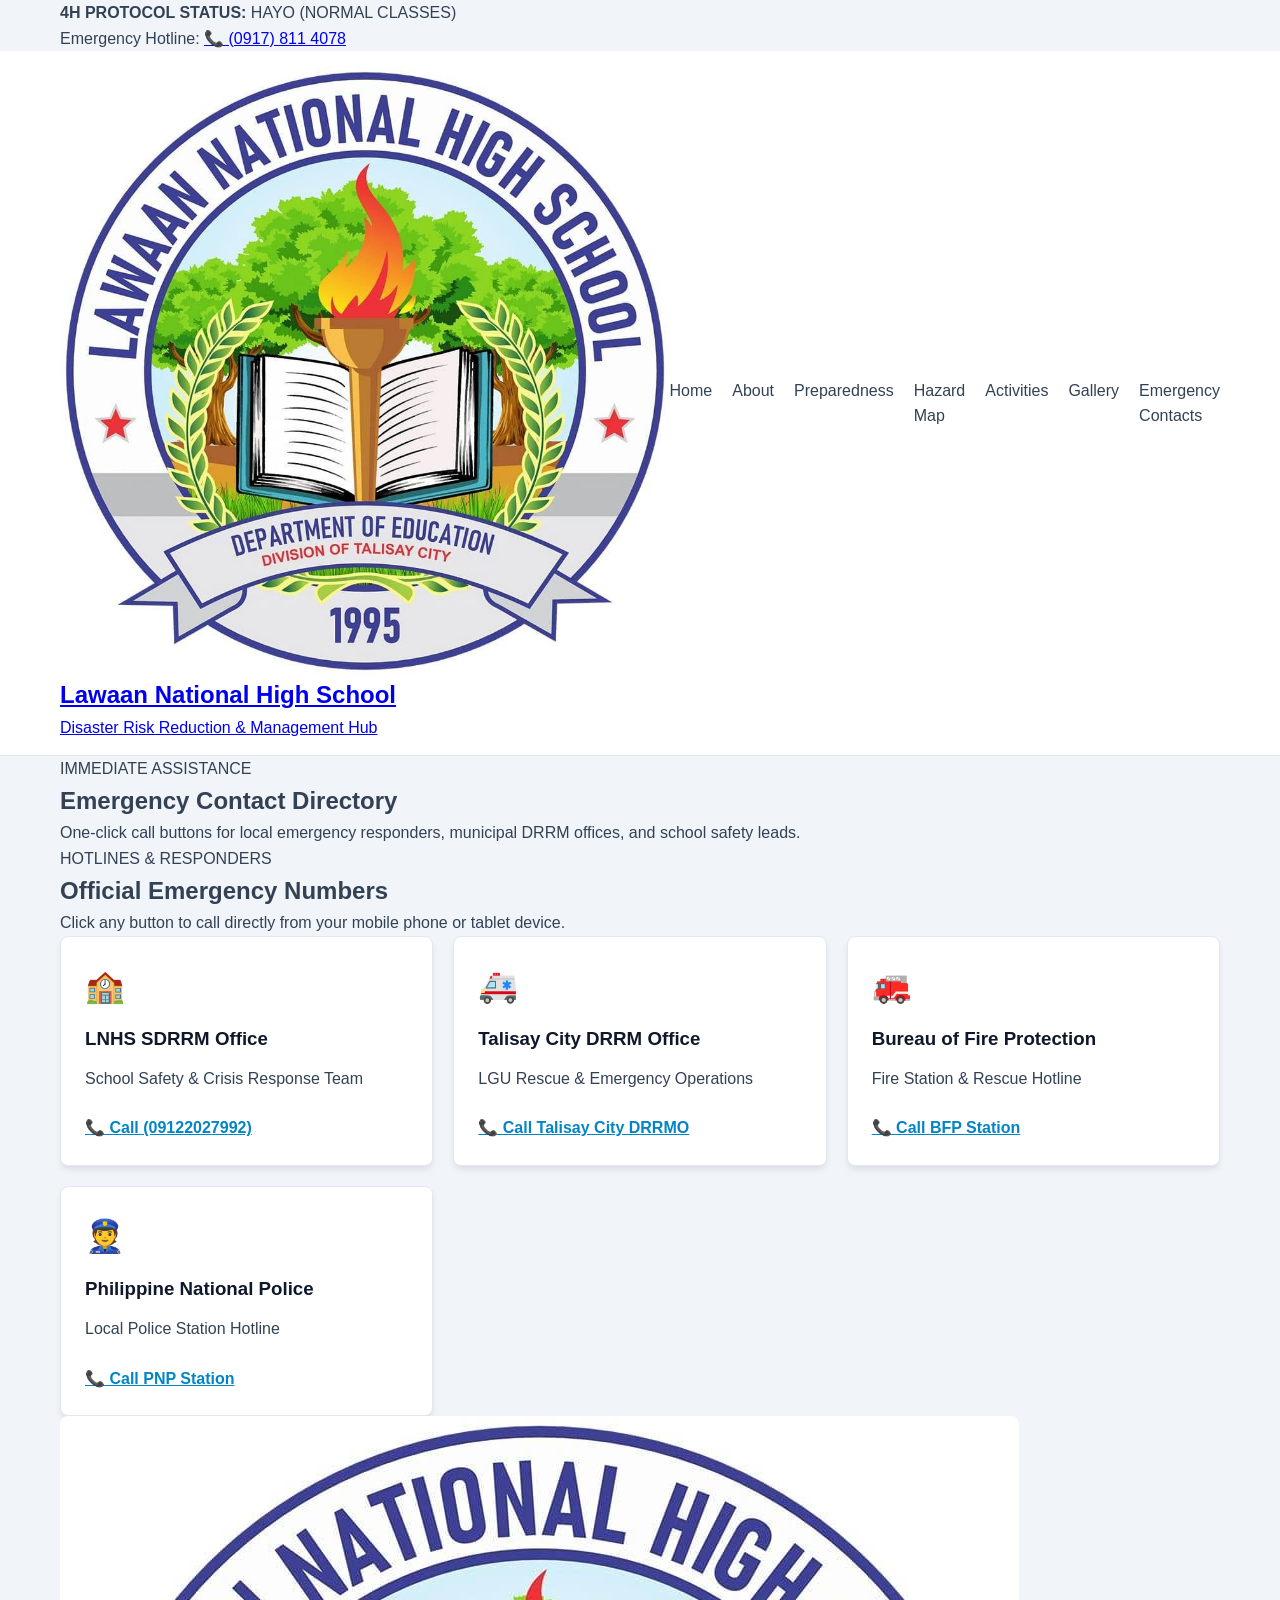
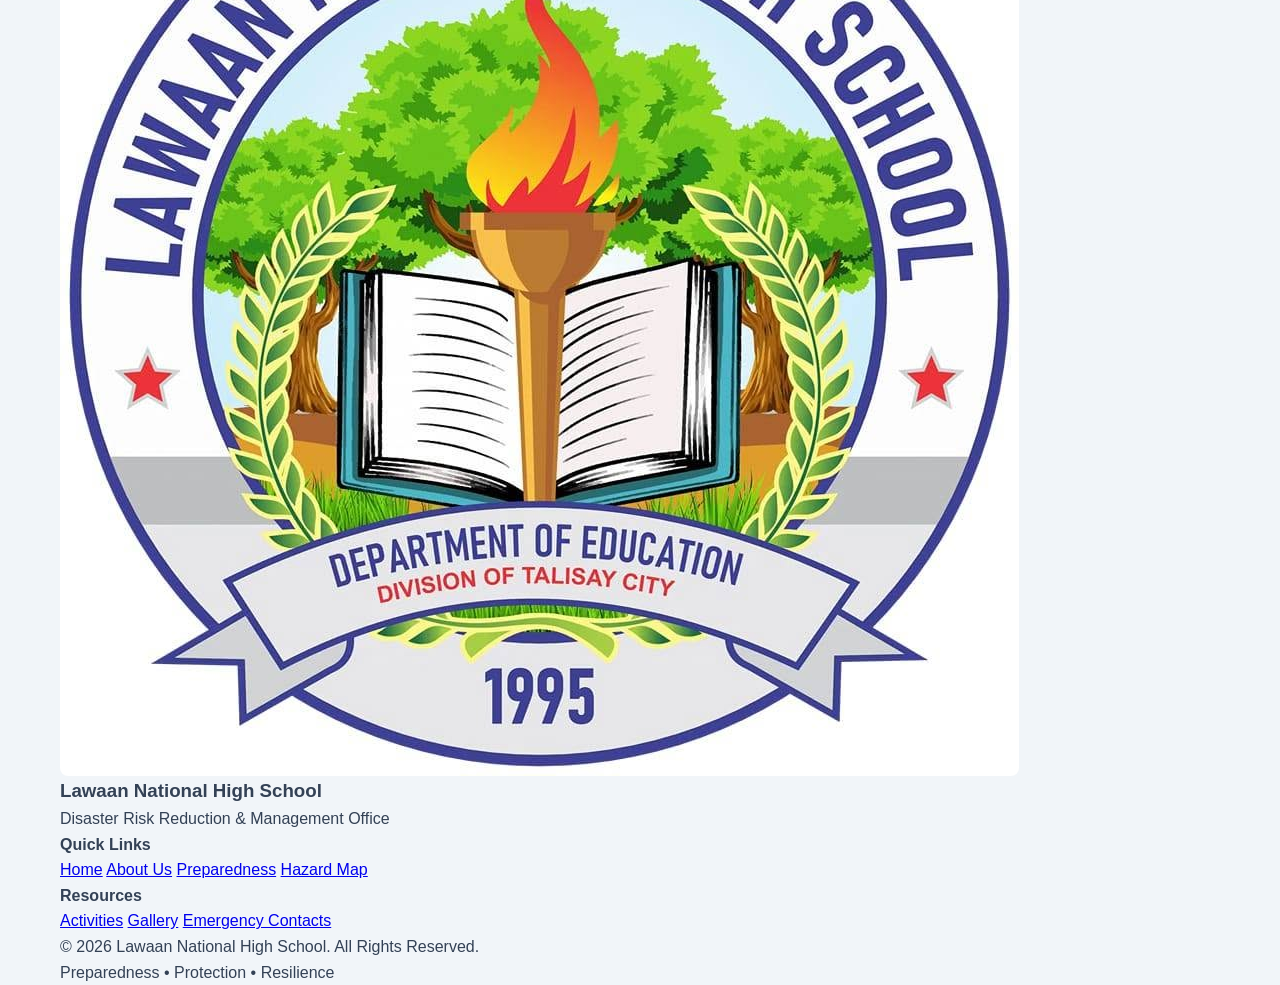
==== commit b1bf44cd: "Update emergency-contacts.html" ====
--- a/DRRM/emergency-contacts.html
+++ b/DRRM/emergency-contacts.html
@@ -1,71 +1,143 @@
 <!DOCTYPE html>
 <html lang="en">
+
 <head>
     <meta charset="UTF-8">
     <meta name="viewport" content="width=device-width, initial-scale=1.0">
-    <title>Emergency Contacts - LNHS SDRRM</title>
+    <title>Emergency Contacts | Lawaan NHS DRRM</title>
+    
     <link rel="stylesheet" href="css/style.css">
+
+    <link rel="preconnect" href="https://fonts.googleapis.com">
+    <link rel="preconnect" href="https://fonts.gstatic.com" crossorigin>
+    <link href="https://fonts.googleapis.com/css2?family=Inter:wght@400;500;600;700;800&display=swap" rel="stylesheet">
 </head>
+
 <body>
 
-    <!-- Header Navigation -->
-    <header>
+    <div class="emergency-bar">
+        <div class="container emergency-container">
+            <div class="alert-status">
+                <span class="status-indicator active-hayo"></span>
+                <strong>4H PROTOCOL STATUS:</strong> <span class="badge badge-hayo">HAYO (NORMAL CLASSES)</span>
+            </div>
+            <div class="emergency-quick-call">
+                <span>Emergency Hotline:</span>
+                <a href="tel:09123456789" class="phone-link">📞 (0917) 811 4078</a>
+            </div>
+        </div>
+    </div>
+
+    <header class="navbar">
         <div class="container nav-container">
-            <a href="index.html" class="nav-logo">LNHS SDRRM</a>
-            <button class="nav-toggle" id="navToggle" aria-label="Toggle navigation">&#9776;</button>
-            <ul class="nav-menu" id="navMenu">
-                <li><a href="index.html">Home</a></li>
-                <li><a href="about.html">About</a></li>
-                <li><a href="activities.html">Activities</a></li>
-                <li><a href="emergency-contacts.html">Emergency Contacts</a></li>
-                <li><a href="hazard-map.html">Hazard Map</a></li>
-            </ul>
+            <a href="index.html" class="logo-area">
+                <img src="images/logo.png" alt="Lawaan National High School Logo" class="logo-img">
+                <div>
+                    <h2>Lawaan National High School</h2>
+                    <span>Disaster Risk Reduction & Management Hub</span>
+                </div>
+            </a>
+
+            <button class="nav-toggle" id="navToggle" aria-label="toggle navigation">
+                <span class="hamburger"></span>
+            </button>
+
+            <nav class="nav-menu" id="navMenu">
+                <a href="index.html">Home</a>
+                <a href="about.html">About</a>
+                <a href="preparedness.html">Preparedness</a>
+                <a href="hazard-map.html">Hazard Map</a>
+                <a href="activities.html">Activities</a>
+                <a href="gallery.html">Gallery</a>
+                <a href="emergency-contacts.html" class="active">Emergency Contacts</a>
+            </nav>
         </div>
     </header>
 
-    <!-- Main Content Area -->
-    <main class="container main-content">
-        <div class="page-title">
-            <h1>Official Emergency Numbers</h1>
-            <p>Click any button to call directly from your mobile phone or tablet device.</p>
+    <section class="page-hero">
+        <div class="page-hero-overlay">
+            <div class="container page-hero-content">
+                <span class="hero-label">IMMEDIATE ASSISTANCE</span>
+                <h1>Emergency <span>Contact Directory</span></h1>
+                <p>One-click call buttons for local emergency responders, municipal DRRM offices, and school safety leads.</p>
+            </div>
+        </div>
+    </section>
+
+    <section class="resource-hub">
+        <div class="container">
+            <div class="section-heading text-center">
+                <span class="section-tag">HOTLINES & RESPONDERS</span>
+                <h2>Official Emergency Numbers</h2>
+                <p>Click any button to call directly from your mobile phone or tablet device.</p>
+            </div>
+
+            <div class="hub-grid">
+                <div class="hub-card">
+                    <div class="hub-icon">🏫</div>
+                    <h3>LNHS SDRRM Office</h3>
+                    <p>School Safety & Crisis Response Team</p>
+                    <a href="tel:09122027992" style="display: inline-block; margin-top: 12px; color: var(--primary); font-weight: 700;">📞 Call (09122027992) </a>
+                </div>
+
+                <div class="hub-card">
+                    <div class="hub-icon">🚑</div>
+                    <h3>Talisay City DRRM Office</h3>
+                    <p>LGU Rescue & Emergency Operations</p>
+                    <a href="tel:09178114078" style="display: inline-block; margin-top: 12px; color: var(--primary); font-weight: 700;">📞 Call Talisay City DRRMO</a>
+                </div>
+
+                <div class="hub-card">
+                    <div class="hub-icon">🚒</div>
+                    <h3>Bureau of Fire Protection</h3>
+                    <p>Fire Station & Rescue Hotline</p>
+                    <a href="tel:911" style="display: inline-block; margin-top: 12px; color: var(--primary); font-weight: 700;">📞 Call BFP Station</a>
+                </div>
+
+                <div class="hub-card">
+                    <div class="hub-icon">👮</div>
+                    <h3>Philippine National Police</h3>
+                    <p>Local Police Station Hotline</p>
+                    <a href="tel:911" style="display: inline-block; margin-top: 12px; color: var(--primary); font-weight: 700;">📞 Call PNP Station</a>
+                </div>
+            </div>
+        </div>
+    </section>
+
+    <footer class="footer">
+        <div class="container footer-grid">
+            <div class="footer-brand">
+                <img src="images/logo.png" alt="Lawaan NHS Logo" class="footer-logo">
+                <div>
+                    <h3>Lawaan National High School</h3>
+                    <p>Disaster Risk Reduction & Management Office</p>
+                </div>
+            </div>
+
+            <div class="footer-links">
+                <h4>Quick Links</h4>
+                <a href="index.html">Home</a>
+                <a href="about.html">About Us</a>
+                <a href="preparedness.html">Preparedness</a>
+                <a href="hazard-map.html">Hazard Map</a>
+            </div>
+
+            <div class="footer-links">
+                <h4>Resources</h4>
+                <a href="activities.html">Activities</a>
+                <a href="gallery.html">Gallery</a>
+                <a href="emergency-contacts.html">Emergency Contacts</a>
+            </div>
         </div>
 
-        <div class="hub-grid">
-            <!-- Card 1 -->
-            <div class="hub-card">
-                <div class="hub-icon">🏫</div>
-                <h3>LNHS SDRRM Office</h3>
-                <p>School Safety & Crisis Response Team</p>
-                <a href="tel:09122027992" style="display: inline-block; margin-top: 12px; color: var(--primary); font-weight: 700;">📞 Call (09122027992)</a>
-            </div>
-
-            <!-- Card 2 -->
-            <div class="hub-card">
-                <div class="hub-icon">🚑</div>
-                <h3>Talisay City DRRM Office</h3>
-                <p>LGU Rescue & Emergency Operations</p>
-                <a href="tel:09178114078" style="display: inline-block; margin-top: 12px; color: var(--primary); font-weight: 700;">📞 Call Talisay City DRRM</a>
-            </div>
-
-            <!-- Card 3 -->
-            <div class="hub-card">
-                <div class="hub-icon">🚒</div>
-                <h3>Bureau of Fire Protection</h3>
-                <p>Fire Station & Rescue Hotline</p>
-                <a href="tel:911" style="display: inline-block; margin-top: 12px; color: var(--primary); font-weight: 700;">📞 Call BFP Station</a>
-            </div>
-
-            <!-- Card 4 -->
-            <div class="hub-card">
-                <div class="hub-icon">👮</div>
-                <h3>Philippine National Police</h3>
-                <p>Local Police Station Hotline</p>
-                <a href="tel:911" style="display: inline-block; margin-top: 12px; color: var(--primary); font-weight: 700;">📞 Call PNP Station</a>
+        <div class="footer-bottom">
+            <div class="container">
+                <p>© 2026 Lawaan National High School. All Rights Reserved.</p>
+                <p>Preparedness • Protection • Resilience</p>
             </div>
         </div>
-    </main>
+    </footer>
 
-    <!-- JavaScript -->
-    <script src="js/main.js"></script>
+    <script src="js/main.js" defer></script>
 </body>
 </html>
